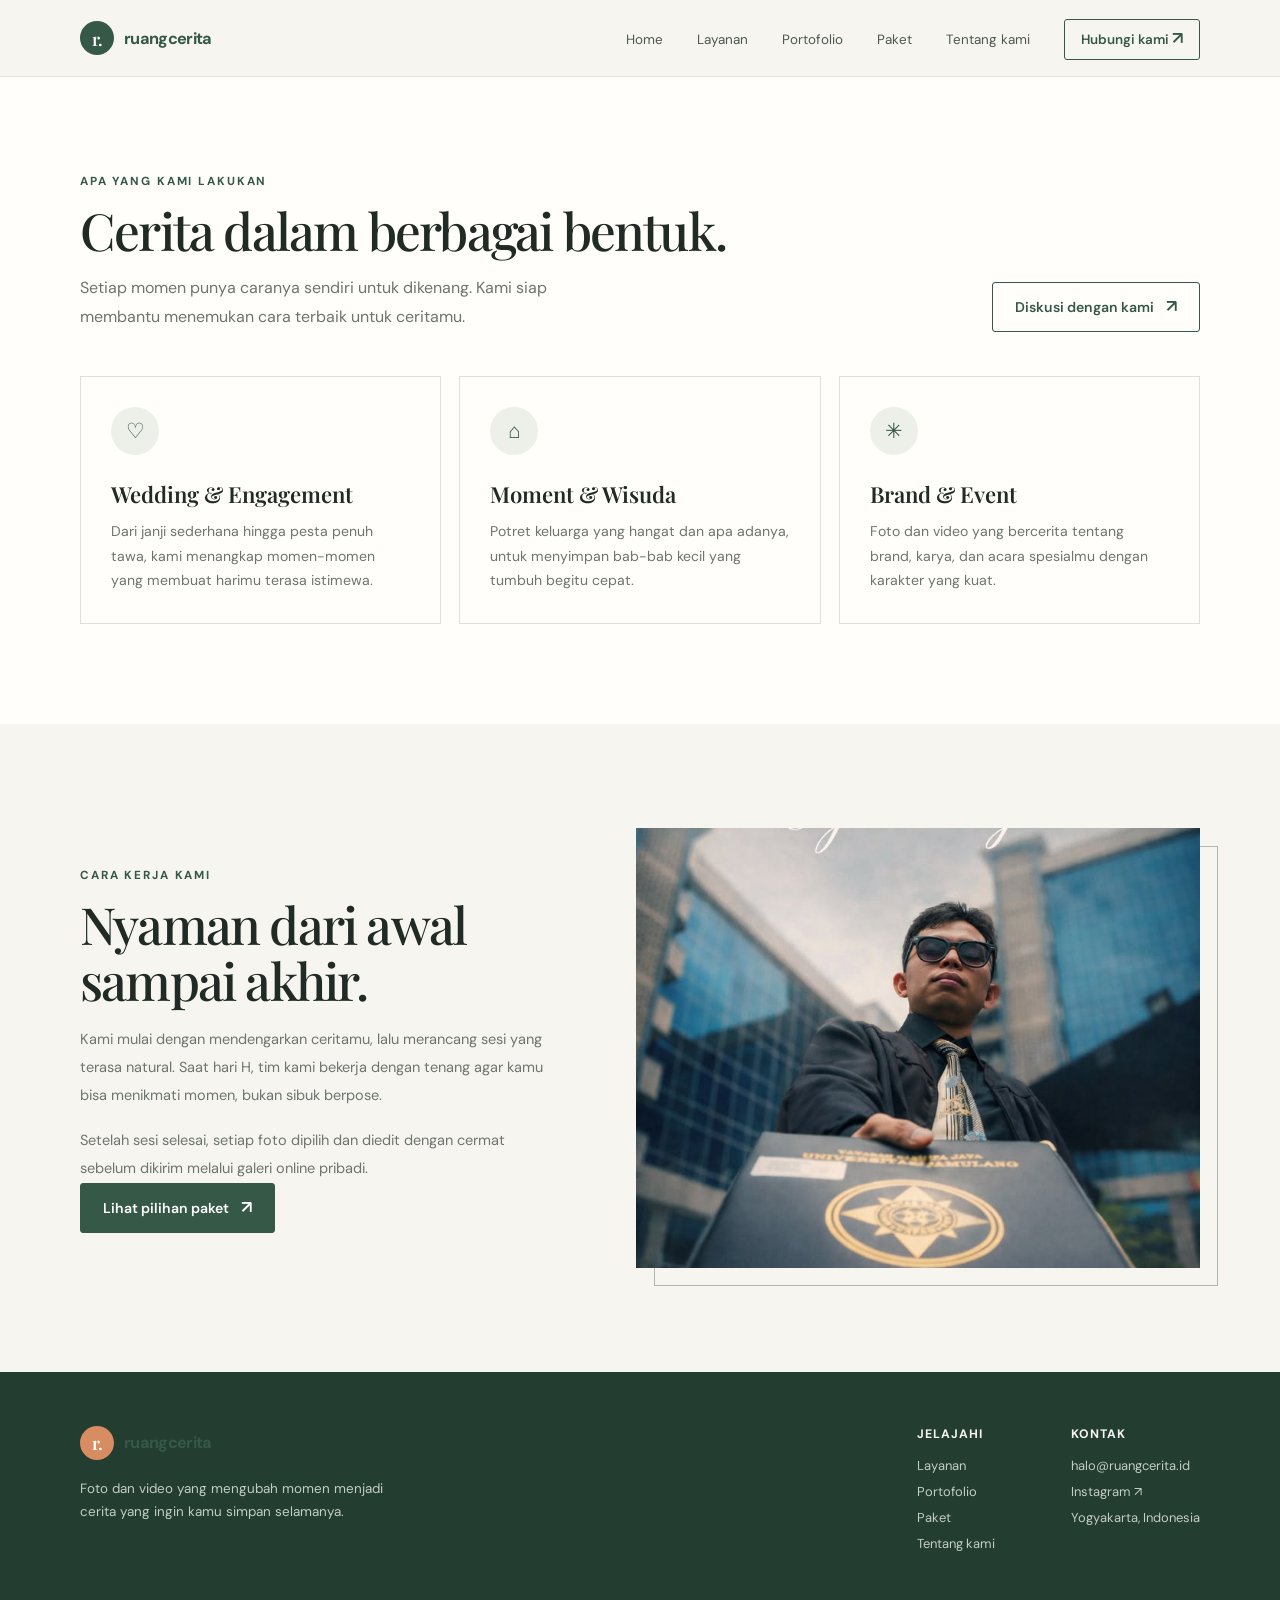
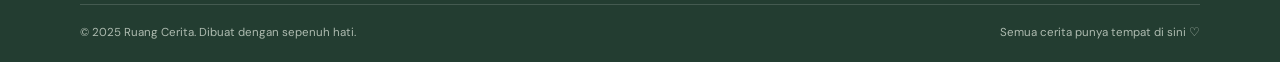
==== layanan.html @ 36e6d7db "unggah perdana" ====
<!DOCTYPE html>
<html lang="id">
<head>
    <!-- Informasi halaman, font, stylesheet, dan JavaScript bersama. -->
    <meta charset="UTF-8">
    <meta name="viewport" content="width=device-width, initial-scale=1.0">
    <meta name="theme-color" content="#f7f5f0">
    <meta name="description" content="Jelajahi layanan fotografi dan videografi Ruang Cerita untuk pernikahan, keluarga, brand, dan acara.">
    <title>Layanan — Ruang Cerita</title>
    <link rel="preconnect" href="https://fonts.googleapis.com">
    <link rel="preconnect" href="https://fonts.gstatic.com" crossorigin>
    <link href="https://fonts.googleapis.com/css2?family=DM+Sans:wght@400;500;600;700&amp;family=Playfair+Display:wght@500;600;700&amp;display=swap" rel="stylesheet">
    <link rel="stylesheet" href="style.css">
    <script src="script.js" defer></script>
</head>
<body>
    <!-- Navbar: navigasi lintas halaman dan tombol menu untuk layar kecil. -->
    <header class="site-header">
        <nav class="container nav-wrap" aria-label="Navigasi utama">
            <a class="brand" href="index.html" aria-label="Ruang Cerita, beranda">
                <span class="brand-mark" aria-hidden="true">r.</span>
                <span>ruang<span>cerita</span></span>
            </a>
            <button
                class="menu-toggle"
                type="button"
                aria-label="Buka menu"
                aria-expanded="false"
                aria-controls="primary-menu"
            >☰</button>
            <ul class="nav-links" id="primary-menu">
                <li><a href="index.html">Home</a></li>
                <li><a href="layanan.html" aria-current="page">Layanan</a></li>
                <li><a href="portofolio.html">Portofolio</a></li>
                <li><a href="paket.html">Paket</a></li>
                <li><a href="tentang.html">Tentang kami</a></li>
                <li>
                    <a class="nav-contact" href="#contact">
                        Hubungi kami <span class="arrow" aria-hidden="true">↗</span>
                    </a>
                </li>
            </ul>
        </nav>
    </header>

    <main>
        <!-- Daftar jasa utama yang ditawarkan oleh tim. -->
        <section class="services">
            <div class="container">
                <div class="section-heading">
                    <div>
                        <span class="eyebrow">Apa yang kami lakukan</span>
                        <h1 class="section-title">Cerita dalam berbagai bentuk.</h1>
                        <p class="section-intro">
                            Setiap momen punya caranya sendiri untuk dikenang.
                            Kami siap membantu menemukan cara terbaik untuk ceritamu.
                        </p>
                    </div>
                    <a class="button button--outline" href="#contact">
                        Diskusi dengan kami <span class="arrow" aria-hidden="true">↗</span>
                    </a>
                </div>
                <div class="services-grid">
                    <article class="service-card">
                        <div class="service-icon" aria-hidden="true">♡</div>
                        <h2>Wedding &amp; Engagement</h2>
                        <p>
                            Dari janji sederhana hingga pesta penuh tawa, kami menangkap
                            momen-momen yang membuat harimu terasa istimewa.
                        </p>
                    </article>
                    <article class="service-card">
                        <div class="service-icon" aria-hidden="true">⌂</div>
                        <h2>Moment &amp; Wisuda</h2>
                        <p>
                            Potret keluarga yang hangat dan apa adanya, untuk menyimpan
                            bab-bab kecil yang tumbuh begitu cepat.
                        </p>
                    </article>
                    <article class="service-card">
                        <div class="service-icon" aria-hidden="true">✳</div>
                        <h2>Brand &amp; Event</h2>
                        <p>
                            Foto dan video yang bercerita tentang brand, karya, dan acara
                            spesialmu dengan karakter yang kuat.
                        </p>
                    </article>
                </div>
            </div>
        </section>

        <!-- Penjelasan singkat tentang alur kerja jasa. -->
        <section class="container about">
            <div class="about-copy">
                <span class="eyebrow">Cara kerja kami</span>
                <h2 class="section-title">Nyaman dari awal sampai akhir.</h2>
                <p>
                    Kami mulai dengan mendengarkan ceritamu, lalu merancang sesi yang
                    terasa natural. Saat hari H, tim kami bekerja dengan tenang agar
                    kamu bisa menikmati momen, bukan sibuk berpose.
                </p>
                <p>
                    Setelah sesi selesai, setiap foto dipilih dan diedit dengan cermat
                    sebelum dikirim melalui galeri online pribadi.
                </p>
                <a class="button" href="paket.html">
                    Lihat pilihan paket <span class="arrow" aria-hidden="true">↗</span>
                </a>
            </div>
            <div class="about-photo">
                <img
                    src="asset/wisuda-gokil.jpeg"
                    alt="Fotografer mengabadikan momen pasangan"
                    loading="lazy"
                >
            </div>
        </section>
    </main>

    <!-- Footer bersama untuk tautan halaman dan informasi kontak. -->
    <footer class="site-footer" id="contact">
        <div class="container">
            <div class="footer-main">
                <div class="footer-brand">
                    <a class="brand" href="index.html">
                        <span class="brand-mark" aria-hidden="true">r.</span>
                        <span>ruang<span>cerita</span></span>
                    </a>
                    <p>
                        Foto dan video yang mengubah momen menjadi cerita yang ingin
                        kamu simpan selamanya.
                    </p>
                </div>
                <div class="footer-right">
                    <div class="footer-col">
                        <h2>Jelajahi</h2>
                        <a href="layanan.html">Layanan</a>
                        <a href="portofolio.html">Portofolio</a>
                        <a href="paket.html">Paket</a>
                        <a href="tentang.html">Tentang kami</a>
                    </div>
                    <div class="footer-col">
                        <h2>Kontak</h2>
                        <a href="mailto:halo@ruangcerita.id">halo@ruangcerita.id</a>
                        <a href="https://instagram.com/" target="_blank" rel="noreferrer">Instagram ↗</a>
                        <p>Yogyakarta, Indonesia</p>
                    </div>
                </div>
            </div>
            <div class="footer-bottom">
                <span>© 2025 Ruang Cerita. Dibuat dengan sepenuh hati.</span>
                <span>Semua cerita punya tempat di sini ♡</span>
            </div>
        </div>
    </footer>
</body>
</html>
---- style.css ----
/* Variabel warna dan font yang digunakan di seluruh halaman. */
:root {
    --paper: #f7f5f0;
    --ink: #202b25;
    --muted: #6d756e;
    --green: #355847;
    --green-dark: #233d31;
    --orange: #d78c62;
    --line: #dedfd8;
    --white: #fffefa;
    --serif: "Playfair Display", Georgia, serif;
    --sans: "DM Sans", sans-serif;
}

/* Aturan dasar dan elemen yang digunakan bersama. */
* {
    box-sizing: border-box;
}

html {
    scroll-behavior: smooth;
    scroll-padding-top: 88px;
}

body {
    margin: 0;
    background: var(--paper);
    color: var(--ink);
    font-family: var(--sans);
}

a {
    color: inherit;
    text-decoration: none;
}

img {
    display: block;
    width: 100%;
}

.container {
    width: min(1120px, calc(100% - 48px));
    margin-inline: auto;
}

.eyebrow {
    color: var(--green);
    font-size: .73rem;
    font-weight: 700;
    letter-spacing: .16em;
    text-transform: uppercase;
}

.section-title {
    margin: 12px 0 0;
    font: 500 clamp(2.2rem, 4vw, 3.45rem)/1.1 var(--serif);
    letter-spacing: -.035em;
}

.section-intro {
    max-width: 500px;
    margin: 16px 0 0;
    color: var(--muted);
    line-height: 1.8;
}

/* Tombol utama dan tombol dengan latar transparan. */
.button {
    display: inline-flex;
    min-height: 50px;
    align-items: center;
    justify-content: center;
    gap: 12px;
    padding: 0 22px;
    border: 1px solid var(--green);
    border-radius: 3px;
    background: var(--green);
    color: white;
    font-size: .88rem;
    font-weight: 600;
    transition: background .2s, color .2s, transform .2s;
}

.button:hover {
    transform: translateY(-2px);
    background: var(--green-dark);
}

.button--outline {
    background: transparent;
    color: var(--green);
}

.button--outline:hover {
    background: var(--green);
    color: white;
}

.arrow {
    font-size: 1.1rem;
    line-height: 1;
}

/* Navbar: logo, tautan halaman, tombol kontak, dan menu mobile. */
.site-header {
    position: sticky;
    z-index: 10;
    top: 0;
    border-bottom: 1px solid rgba(32, 43, 37, .08);
    background: rgba(247, 245, 240, .94);
    backdrop-filter: blur(12px);
}

.nav-wrap {
    display: flex;
    min-height: 76px;
    align-items: center;
    justify-content: space-between;
}

.brand {
    display: inline-flex;
    align-items: center;
    gap: 10px;
    font-size: 1.02rem;
    font-weight: 700;
    letter-spacing: -.04em;
}

.brand-mark {
    display: grid;
    width: 34px;
    height: 34px;
    place-items: center;
    border-radius: 50%;
    background: var(--green);
    color: white;
    font: 600 1.1rem var(--serif);
}

.brand span:last-child {
    color: var(--green);
}

.nav-links {
    display: flex;
    align-items: center;
    gap: 34px;
    margin: 0;
    padding: 0;
    list-style: none;
}

.nav-links a {
    color: #4d5850;
    font-size: .84rem;
    transition: color .2s;
}

.nav-links a:hover {
    color: var(--orange);
}

.nav-contact {
    padding: 11px 16px;
    border: 1px solid var(--green);
    border-radius: 3px;
    color: var(--green) !important;
    font-weight: 600;
}

.menu-toggle {
    display: none;
    width: 42px;
    height: 42px;
    border: 1px solid var(--line);
    border-radius: 3px;
    background: transparent;
    color: var(--ink);
    font-size: 1.3rem;
    cursor: pointer;
}

/* Hero homepage: teks pengenalan, tombol, dan foto utama. */
.hero {
    display: grid;
    min-height: 630px;
    grid-template-columns: 1fr 1fr;
    align-items: center;
    gap: 55px;
    padding-block: 64px 78px;
}

.hero-copy {
    padding: 20px 0;
}

.hero h1 {
    max-width: 550px;
    margin: 18px 0 20px;
    font: 500 clamp(3.2rem, 6vw, 5.3rem)/1.04 var(--serif);
    letter-spacing: -.055em;
}

.hero h1 em {
    color: var(--green);
    font-weight: 500;
}

.hero-copy > p {
    max-width: 460px;
    margin: 0;
    color: var(--muted);
    font-size: 1rem;
    line-height: 1.85;
}

.hero-actions {
    display: flex;
    flex-wrap: wrap;
    gap: 12px;
    margin-top: 30px;
}

.hero-note {
    display: flex;
    align-items: center;
    gap: 12px;
    margin-top: 43px;
    color: var(--muted);
    font-size: .78rem;
}

.avatar-stack {
    display: flex;
    padding-left: 5px;
}

.avatar-stack span {
    display: grid;
    width: 29px;
    height: 29px;
    margin-left: -5px;
    place-items: center;
    border: 2px solid var(--paper);
    border-radius: 50%;
    background: #d8b49a;
    color: #344539;
    font-size: .56rem;
    font-weight: 700;
}

.avatar-stack span:nth-child(2) {
    background: #c1cdb8;
}

.avatar-stack span:nth-child(3) {
    background: #e6c6a9;
}

.avatar-stack span:nth-child(4) {
    background: #9eaf99;
}

.hero-note strong {
    color: var(--ink);
}

.hero-visual {
    position: relative;
    min-height: 490px;
}

.hero-image {
    position: absolute;
    inset: 0 28px 28px;
    overflow: hidden;
    border-radius: 180px 180px 3px 3px;
    background: #c9c4b8;
}

.hero-image img {
    height: 100%;
    object-fit: cover;
    object-position: center;
}

.hero-stamp {
    position: absolute;
    right: 0;
    bottom: 0;
    display: grid;
    width: 130px;
    height: 130px;
    place-content: center;
    border: 7px solid var(--paper);
    border-radius: 50%;
    background: var(--orange);
    color: white;
    text-align: center;
    transform: rotate(8deg);
}

.hero-stamp span {
    font-size: .62rem;
    letter-spacing: .12em;
    text-transform: uppercase;
}

.hero-stamp strong {
    margin-top: 4px;
    font: 600 1.75rem var(--serif);
}

.hero-caption {
    position: absolute;
    bottom: 44px;
    left: 0;
    padding: 13px 18px;
    background: var(--white);
    box-shadow: 0 8px 24px #202b2512;
}

.hero-caption strong {
    display: block;
    font: 500 1rem var(--serif);
}

.hero-caption span {
    color: var(--muted);
    font-size: .7rem;
}

/* Bagian pengenalan layanan dan kartu-kartu jasa. */
.services {
    padding: 92px 0 100px;
    background: var(--white);
}

.section-heading {
    display: flex;
    align-items: end;
    justify-content: space-between;
    gap: 30px;
}

.services-grid {
    display: grid;
    grid-template-columns: repeat(3, 1fr);
    gap: 18px;
    margin-top: 44px;
}

.service-card {
    min-height: 245px;
    padding: 30px;
    border: 1px solid var(--line);
    transition: transform .2s, border-color .2s;
}

.service-card:hover {
    transform: translateY(-4px);
    border-color: #9caf9f;
}

.service-icon {
    display: grid;
    width: 48px;
    height: 48px;
    place-items: center;
    border-radius: 50%;
    background: #edf0e9;
    color: var(--green);
    font-size: 1.3rem;
}

.service-card h2,
.service-card h3 {
    margin: 24px 0 10px;
    font: 600 1.38rem var(--serif);
}

.service-card p {
    margin: 0;
    color: var(--muted);
    font-size: .88rem;
    line-height: 1.75;
}

/* Carousel portofolio yang berada tepat di bawah navbar. */
.portfolio-carousel {
    position: relative;
    height: clamp(320px, 48vw, 570px);
    overflow: hidden;
    background: var(--green-dark);
}

.carousel-track,
.carousel-slide {
    position: absolute;
    inset: 0;
}

.carousel-slide {
    visibility: hidden;
    opacity: 0;
    transition: opacity .7s ease, visibility .7s ease;
}

.carousel-slide.is-active {
    visibility: visible;
    opacity: 1;
}

.carousel-slide::after {
    position: absolute;
    inset: 0;
    background:
        linear-gradient(90deg, rgba(20, 33, 26, .68), rgba(20, 33, 26, .12) 75%),
        linear-gradient(0deg, rgba(20, 33, 26, .3), transparent 50%);
    content: "";
}

.carousel-slide img {
    height: 100%;
    object-fit: cover;
    object-position: center 45%;
}

.carousel-caption {
    position: absolute;
    z-index: 1;
    top: 50%;
    left: max(8%, calc((100% - 1120px) / 2));
    width: min(520px, 70%);
    color: white;
    transform: translateY(-50%);
}

.carousel-caption .eyebrow {
    color: #f0c5a5;
}

.carousel-caption h1,
.carousel-caption h2 {
    margin: 12px 0 8px;
    font: 500 clamp(2.4rem, 5vw, 4.5rem)/1.08 var(--serif);
    letter-spacing: -.035em;
}

.carousel-caption p {
    margin: 0;
    color: rgba(255, 255, 255, .82);
    font-size: .9rem;
}

.carousel-control {
    position: absolute;
    z-index: 2;
    top: 50%;
    display: grid;
    width: 46px;
    height: 46px;
    place-items: center;
    border: 1px solid rgba(255, 255, 255, .65);
    border-radius: 50%;
    background: rgba(32, 43, 37, .22);
    color: white;
    font-size: 2rem;
    line-height: 1;
    cursor: pointer;
    transform: translateY(-50%);
    transition: background .2s;
}

.carousel-control:hover {
    background: rgba(32, 43, 37, .7);
}

.carousel-control--prev {
    left: 24px;
}

.carousel-control--next {
    right: 24px;
}

.carousel-dots {
    position: absolute;
    z-index: 2;
    right: 0;
    bottom: 24px;
    left: 0;
    display: flex;
    justify-content: center;
    gap: 9px;
}

.carousel-dot {
    width: 9px;
    height: 9px;
    padding: 0;
    border: 1px solid white;
    border-radius: 50%;
    background: transparent;
    cursor: pointer;
}

.carousel-dot[aria-current="true"] {
    background: white;
}

/* Galeri foto portofolio di bawah carousel. */
.portfolio {
    padding: 96px 0 105px;
}

.portfolio-top {
    display: flex;
    align-items: end;
    justify-content: space-between;
    gap: 20px;
}

.portfolio-grid {
    display: grid;
    grid-template-columns: 1.12fr .88fr .88fr;
    grid-template-rows: 220px 200px;
    gap: 16px;
    margin-top: 42px;
}

.portfolio-item {
    position: relative;
    overflow: hidden;
    background: #d7d4ca;
}

.portfolio-item:first-child {
    grid-row: span 2;
}

.portfolio-item img {
    height: 100%;
    object-fit: cover;
    transition: transform .5s;
}

.portfolio-item:hover img {
    transform: scale(1.045);
}

.portfolio-label {
    position: absolute;
    right: 12px;
    bottom: 12px;
    left: 12px;
    padding: 12px 14px;
    background: rgba(255, 254, 250, .94);
}

.portfolio-label strong {
    display: block;
    font: 500 1.05rem var(--serif);
}

.portfolio-label span {
    color: var(--muted);
    font-size: .7rem;
}

.portfolio-footer {
    display: flex;
    justify-content: center;
    margin-top: 30px;
}

/* Kartu paket harga dan daftar fitur tiap paket. */
.packages {
    padding: 96px 0 104px;
    background: #e9ede6;
}

.packages-heading {
    text-align: center;
}

.packages-heading .section-intro {
    margin-inline: auto;
}

.package-grid {
    display: grid;
    grid-template-columns: repeat(3, 1fr);
    align-items: stretch;
    gap: 18px;
    margin-top: 44px;
}

.package-card {
    position: relative;
    display: flex;
    flex-direction: column;
    padding: 32px 28px;
    border: 1px solid #d5ddd3;
    background: var(--white);
}

.package-card--featured {
    border: 1px solid var(--green);
    box-shadow: 0 12px 34px #233d3112;
}

.popular {
    position: absolute;
    top: 0;
    right: 0;
    padding: 8px 12px;
    background: var(--green);
    color: white;
    font-size: .65rem;
    font-weight: 700;
    letter-spacing: .08em;
    text-transform: uppercase;
}

.package-name {
    color: var(--green);
    font-size: .74rem;
    font-weight: 700;
    letter-spacing: .14em;
    text-transform: uppercase;
}

.package-card h2,
.package-card h3 {
    margin: 10px 0 8px;
    font: 600 1.7rem var(--serif);
}

.package-price {
    margin: 8px 0 0;
    font: 600 2.25rem var(--serif);
    letter-spacing: -.04em;
}

.package-price small {
    color: var(--muted);
    font: 400 .8rem var(--sans);
    letter-spacing: 0;
}

.package-desc {
    min-height: 45px;
    margin: 10px 0 22px;
    color: var(--muted);
    font-size: .84rem;
    line-height: 1.6;
}

.package-features {
    display: grid;
    gap: 13px;
    margin: 0 0 28px;
    padding: 20px 0 0;
    border-top: 1px solid var(--line);
    list-style: none;
}

.package-features li {
    color: #535e56;
    font-size: .83rem;
}

.package-features li::before {
    margin-right: 10px;
    color: var(--green);
    font-weight: 700;
    content: "✓";
}

.package-card .button {
    width: 100%;
    margin-top: auto;
}

.package-note {
    margin: 25px 0 0;
    color: var(--muted);
    font-size: .76rem;
    text-align: center;
}

/* Tentang tim: foto, deskripsi, dan penanda tangan. */
.about {
    display: grid;
    grid-template-columns: .92fr 1.08fr;
    align-items: center;
    gap: 76px;
    padding-block: 104px;
}

.about-photo {
    position: relative;
    height: 440px;
}

.about-photo img {
    height: 100%;
    object-fit: cover;
}

.about-photo::after {
    position: absolute;
    z-index: -1;
    inset: 18px -18px -18px 18px;
    border: 1px solid #aeb8ac;
    content: "";
}

.about-copy p {
    margin: 18px 0 0;
    color: var(--muted);
    font-size: .91rem;
    line-height: 1.9;
}

.about-signoff {
    display: flex;
    align-items: center;
    gap: 14px;
    margin-top: 27px;
}

.signoff-mark {
    display: grid;
    width: 43px;
    height: 43px;
    place-items: center;
    border-radius: 50%;
    background: var(--green);
    color: white;
    font: 600 1.2rem var(--serif);
}

.about-signoff strong {
    display: block;
    font: 600 1rem var(--serif);
}

.about-signoff span {
    color: var(--muted);
    font-size: .73rem;
}

/* Footer: brand, tautan navigasi, kontak, dan copyright. */
.site-footer {
    padding: 54px 0 22px;
    background: var(--green-dark);
    color: #f8f6ef;
}

.footer-main {
    display: flex;
    justify-content: space-between;
    gap: 40px;
    padding-bottom: 43px;
}

.footer-brand {
    max-width: 320px;
}

.footer-brand .brand-mark {
    background: var(--orange);
}

.footer-brand p {
    margin: 17px 0 0;
    color: #c3cdc4;
    font-size: .84rem;
    line-height: 1.75;
}

.footer-right {
    display: flex;
    gap: 76px;
}

.footer-col h2,
.footer-col h3 {
    margin: 0 0 15px;
    font-size: .77rem;
    letter-spacing: .08em;
    text-transform: uppercase;
}

.footer-col a,
.footer-col p {
    display: block;
    margin: 9px 0;
    color: #c3cdc4;
    font-size: .81rem;
}

.footer-col a:hover {
    color: white;
}

.footer-bottom {
    display: flex;
    justify-content: space-between;
    gap: 20px;
    padding-top: 20px;
    border-top: 1px solid #ffffff26;
    color: #aebbb0;
    font-size: .72rem;
}

/* Penyesuaian tata letak untuk tablet dan layar menengah. */
@media (max-width: 800px) {
    .container {
        width: min(100% - 40px, 620px);
    }

    .menu-toggle {
        display: grid;
        place-items: center;
    }

    .nav-links {
        position: absolute;
        top: 75px;
        right: 0;
        left: 0;
        display: none;
        align-items: stretch;
        gap: 0;
        padding: 10px 20px 20px;
        border-bottom: 1px solid var(--line);
        background: var(--paper);
    }

    .nav-links.is-open {
        display: flex;
        flex-direction: column;
    }

    .nav-links a {
        display: block;
        padding: 13px 6px;
    }

    .nav-contact {
        margin-top: 5px;
        text-align: center;
    }

    .hero {
        min-height: 0;
        grid-template-columns: 1fr;
        gap: 35px;
        padding-block: 55px 70px;
    }

    .hero-copy {
        padding: 0;
    }

    .hero h1 {
        max-width: 620px;
        font-size: clamp(3.1rem, 10vw, 4.7rem);
    }

    .hero-visual {
        min-height: 470px;
    }

    .hero-image {
        inset: 0 35px 22px;
    }

    .hero-stamp {
        right: 3px;
        width: 115px;
        height: 115px;
    }

    .services,
    .portfolio,
    .packages {
        padding-block: 75px;
    }

    .portfolio-carousel {
        height: 420px;
    }

    .carousel-control--prev {
        left: 14px;
    }

    .carousel-control--next {
        right: 14px;
    }

    .services-grid {
        grid-template-columns: 1fr 1fr;
    }

    .portfolio-grid {
        grid-template-columns: 1fr 1fr;
        grid-template-rows: 280px 200px 200px;
    }

    .portfolio-item:first-child {
        grid-row: span 1;
        grid-column: span 2;
    }

    .package-grid {
        grid-template-columns: 1fr;
        max-width: 480px;
        margin-inline: auto;
    }

    .package-desc {
        min-height: auto;
    }

    .about {
        grid-template-columns: 1fr;
        gap: 48px;
        padding-block: 80px;
    }

    .about-photo {
        width: min(100% - 18px, 500px);
        height: 390px;
    }

    .footer-main {
        flex-direction: column;
    }

    .footer-right {
        gap: 60px;
    }
}

/* Penyesuaian untuk ponsel. */
@media (max-width: 520px) {
    .container {
        width: calc(100% - 36px);
    }

    .nav-wrap {
        min-height: 68px;
    }

    .nav-links {
        top: 67px;
    }

    .hero {
        padding-top: 46px;
    }

    .portfolio-carousel {
        height: 360px;
    }

    .carousel-caption {
        left: 9%;
        width: 76%;
    }

    .carousel-caption h1,
    .carousel-caption h2 {
        font-size: 2.4rem;
    }

    .carousel-control {
        width: 38px;
        height: 38px;
        font-size: 1.7rem;
    }

    .hero h1 {
        font-size: 3.25rem;
    }

    .hero-copy > p {
        font-size: .92rem;
    }

    .hero-visual {
        min-height: 370px;
    }

    .hero-image {
        inset: 0 22px 20px;
        border-radius: 140px 140px 3px 3px;
    }

    .hero-stamp {
        width: 98px;
        height: 98px;
        border-width: 5px;
    }

    .hero-stamp strong {
        font-size: 1.4rem;
    }

    .hero-caption {
        bottom: 35px;
    }

    .section-heading,
    .portfolio-top {
        align-items: start;
        flex-direction: column;
    }

    .section-heading .button {
        margin-top: 0;
    }

    .services-grid {
        grid-template-columns: 1fr;
        margin-top: 30px;
    }

    .service-card {
        min-height: auto;
        padding: 25px;
    }

    .portfolio-grid {
        grid-template-rows: 260px 190px 190px;
        gap: 10px;
        margin-top: 30px;
    }

    .portfolio-label {
        right: 7px;
        bottom: 7px;
        left: 7px;
        padding: 9px;
    }

    .portfolio-label strong {
        font-size: .9rem;
    }

    .about-photo {
        height: 320px;
    }

    .footer-right {
        gap: 30px;
    }

    .footer-bottom {
        flex-direction: column;
    }
}

/* Hormati pengaturan pengguna yang mengurangi animasi. */
@media (prefers-reduced-motion: reduce) {
    *,
    *::before,
    *::after {
        scroll-behavior: auto !important;
        transition-duration: .01ms !important;
    }
}
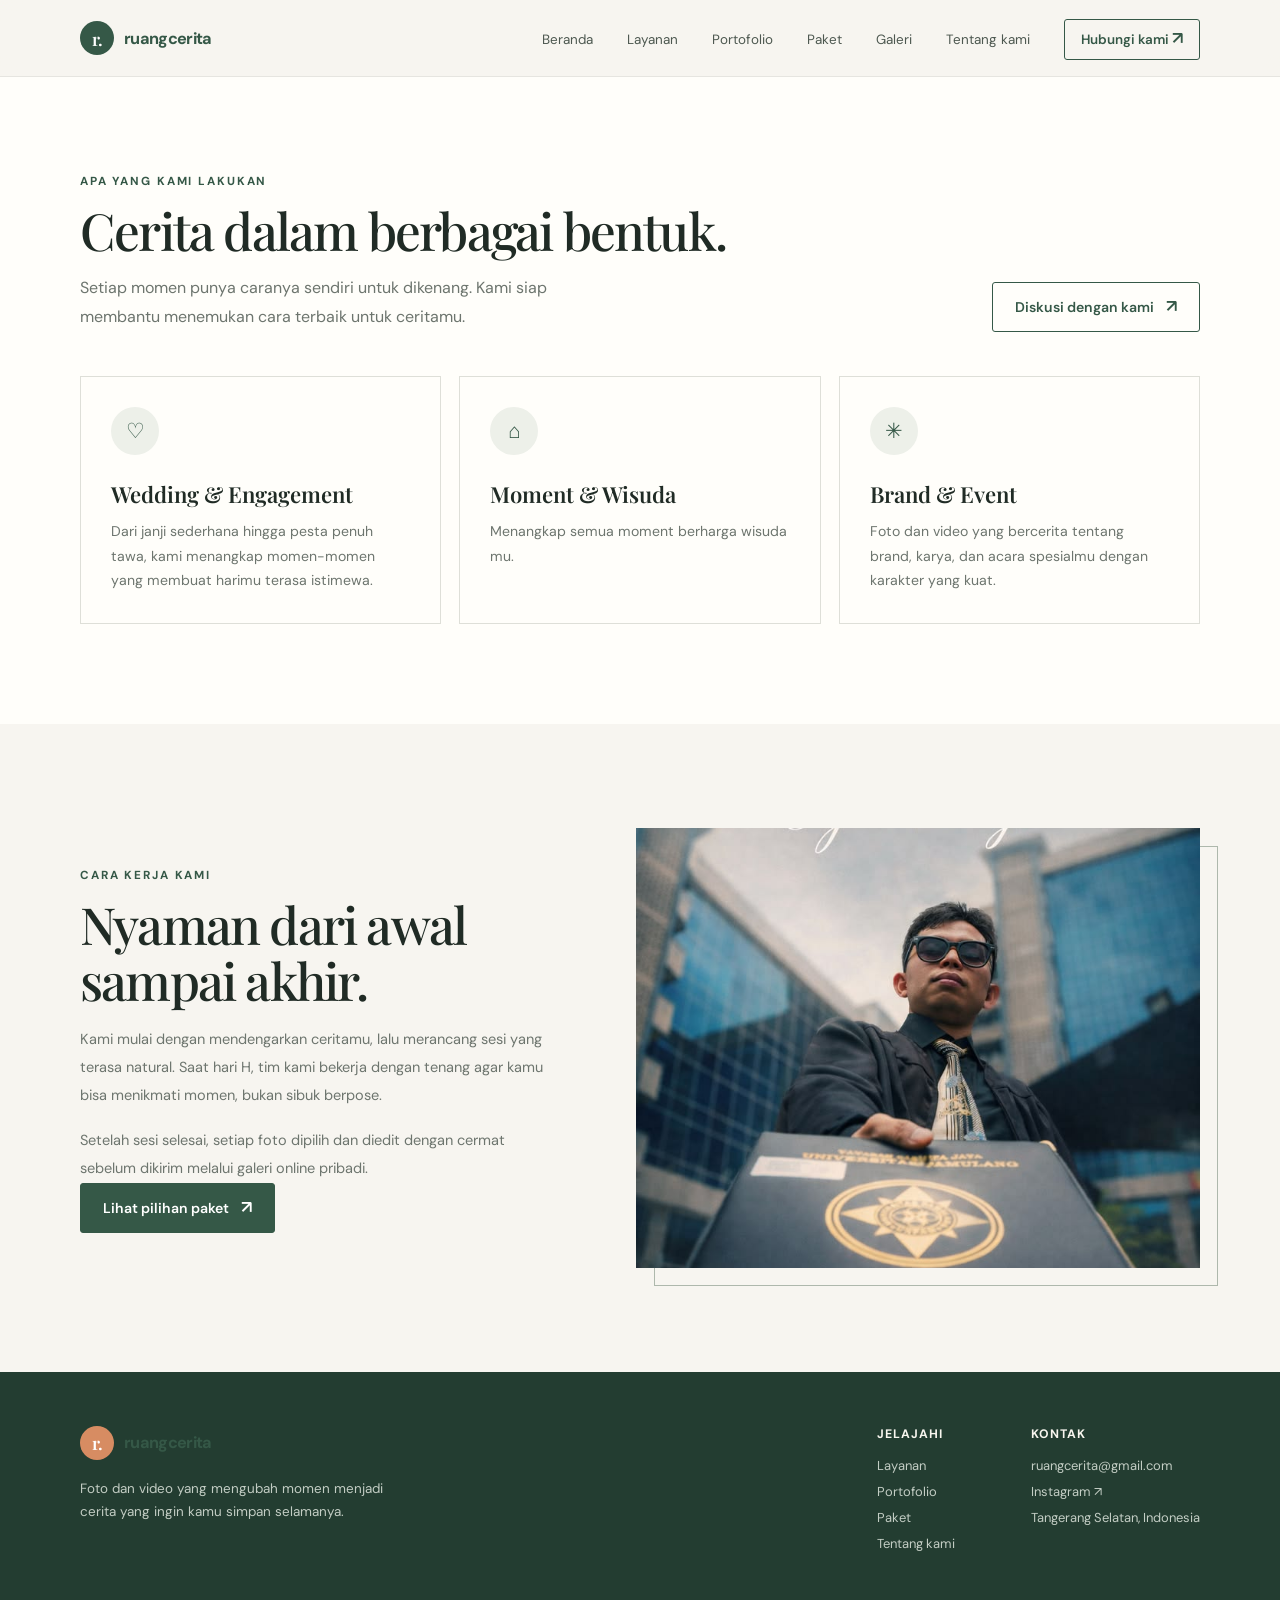
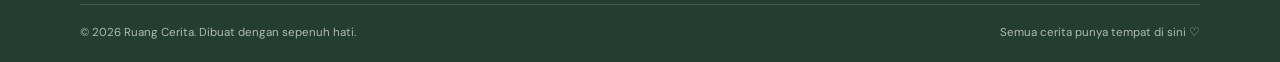
==== commit df573abf: "tambah page galeri dan ubah konsep jadi wisuda" ====
--- a/layanan.html
+++ b/layanan.html
@@ -29,10 +29,11 @@
                 aria-controls="primary-menu"
             >☰</button>
             <ul class="nav-links" id="primary-menu">
-                <li><a href="index.html">Home</a></li>
-                <li><a href="layanan.html" aria-current="page">Layanan</a></li>
+                <li><a href="index.html" aria-current="page">Beranda</a></li>
+                <li><a href="layanan.html">Layanan</a></li>
                 <li><a href="portofolio.html">Portofolio</a></li>
                 <li><a href="paket.html">Paket</a></li>
+                <li><a href="galeri.html">Galeri</a></li>
                 <li><a href="tentang.html">Tentang kami</a></li>
                 <li>
                     <a class="nav-contact" href="#contact">
@@ -73,8 +74,7 @@
                         <div class="service-icon" aria-hidden="true">⌂</div>
                         <h2>Moment &amp; Wisuda</h2>
                         <p>
-                            Potret keluarga yang hangat dan apa adanya, untuk menyimpan
-                            bab-bab kecil yang tumbuh begitu cepat.
+                            Menangkap semua moment berharga wisuda mu.
                         </p>
                     </article>
                     <article class="service-card">
@@ -117,7 +117,7 @@
         </section>
     </main>
 
-    <!-- Footer bersama untuk tautan halaman dan informasi kontak. -->
+    <!-- Footer: tautan ke halaman lain dan informasi kontak. -->
     <footer class="site-footer" id="contact">
         <div class="container">
             <div class="footer-main">
@@ -141,14 +141,14 @@
                     </div>
                     <div class="footer-col">
                         <h2>Kontak</h2>
-                        <a href="mailto:halo@ruangcerita.id">halo@ruangcerita.id</a>
+                        <a href="mailto:ruangcerita@gmail.com">ruangcerita@gmail.com</a>
                         <a href="https://instagram.com/" target="_blank" rel="noreferrer">Instagram ↗</a>
-                        <p>Yogyakarta, Indonesia</p>
+                        <p>Tangerang Selatan, Indonesia</p>
                     </div>
                 </div>
             </div>
             <div class="footer-bottom">
-                <span>© 2025 Ruang Cerita. Dibuat dengan sepenuh hati.</span>
+                <span>© 2026 Ruang Cerita. Dibuat dengan sepenuh hati.</span>
                 <span>Semua cerita punya tempat di sini ♡</span>
             </div>
         </div>
--- a/style.css
+++ b/style.css
@@ -208,7 +208,7 @@
     font-weight: 500;
 }
 
-.hero-copy > p {
+.hero-copy>p {
     max-width: 460px;
     margin: 0;
     color: var(--muted);
@@ -991,7 +991,7 @@
         font-size: 3.25rem;
     }
 
-    .hero-copy > p {
+    .hero-copy>p {
         font-size: .92rem;
     }
 
@@ -1070,6 +1070,7 @@
 
 /* Hormati pengaturan pengguna yang mengurangi animasi. */
 @media (prefers-reduced-motion: reduce) {
+
     *,
     *::before,
     *::after {
@@ -1077,3 +1078,179 @@
         transition-duration: .01ms !important;
     }
 }
+
+/* ==========================================================================
+Halaman Galeri Klien (Client Gate & Client Gallery)
+   ========================================================================== */
+
+/* --------------------------------------------------------------------------
+1. Client Gate / Password Protection Card
+   -------------------------------------------------------------------------- */
+.gate {
+    min-height: 60vh;
+    display: grid;
+    place-items: center;
+    padding: 72px 0;
+}
+
+.gate-card {
+    width: 100%;
+    max-width: 420px;
+    background: #ffffff;
+    border: 1px solid #e3ded3;
+    border-radius: 20px;
+    padding: 36px 32px;
+}
+
+.gate-card h1 {
+    margin: 0 0 8px;
+    font-family: "Playfair Display", serif;
+    font-size: 32px;
+    font-weight: 600;
+}
+
+.gate-card p {
+    margin: 0 0 24px;
+    color: #6b655b;
+}
+
+.gate-card button[type="submit"] {
+    width: 100%;
+    min-height: 48px;
+    padding: 0 28px;
+    border: 0;
+    border-radius: 999px;
+    background: #1f1b16;
+    color: #f7f5f0;
+    font: inherit;
+    font-weight: 600;
+    cursor: pointer;
+}
+
+/* --------------------------------------------------------------------------
+2. Form Field & Feedback Messages
+   -------------------------------------------------------------------------- */
+.field {
+    display: grid;
+    gap: 6px;
+    margin-bottom: 16px;
+}
+
+.field label {
+    font-size: 14px;
+    font-weight: 600;
+}
+
+.field input {
+    min-height: 48px;
+    padding: 0 16px;
+    border: 1px solid #cfc9bc;
+    border-radius: 12px;
+    background: #ffffff;
+    font: inherit;
+}
+
+.field input:focus {
+    outline: 2px solid #1f1b16;
+    outline-offset: 1px;
+}
+
+.err {
+    min-height: 22px;
+    margin: 12px 0 0 !important;
+    color: #a3321f !important;
+    font-size: 14px;
+}
+
+/* --------------------------------------------------------------------------
+3. Client Gallery Layout & Grid
+   -------------------------------------------------------------------------- */
+.klien-bar {
+    display: flex;
+    justify-content: space-between;
+    align-items: flex-end;
+    gap: 16px;
+    flex-wrap: wrap;
+    padding: 56px 0 32px;
+}
+
+.klien-bar h1 {
+    margin: 6px 0 4px;
+}
+
+.klien-bar button {
+    min-height: 48px;
+    padding: 0 28px;
+    border: 1px solid #1f1b16;
+    border-radius: 999px;
+    background: transparent;
+    color: #1f1b16;
+    font: inherit;
+    font-weight: 600;
+    cursor: pointer;
+}
+
+.klien-grid {
+    display: grid;
+    grid-template-columns: repeat(3, 1fr);
+    gap: 16px;
+    padding-bottom: 72px;
+}
+
+.klien-item {
+    position: relative;
+    margin: 0;
+    border-radius: 14px;
+    overflow: hidden;
+    background: #e9e5db;
+}
+
+.klien-item img {
+    display: block;
+    width: 100%;
+    aspect-ratio: 4 / 5;
+    object-fit: cover;
+}
+
+.klien-dl {
+    position: absolute;
+    right: 12px;
+    bottom: 12px;
+    padding: 8px 14px;
+    border-radius: 999px;
+    background: #f7f5f0;
+    color: #1f1b16;
+    font-size: 13px;
+    font-weight: 600;
+    text-decoration: none;
+}
+
+.hasil {
+    padding: 16px;
+    border: 1px solid #e3ded3;
+    border-radius: 12px;
+    background: #ffffff;
+    font-family: monospace;
+    font-size: 13px;
+    white-space: pre-wrap;
+    word-break: break-all;
+}
+
+/* --------------------------------------------------------------------------
+4. Responsive Breakpoints
+   -------------------------------------------------------------------------- */
+@media (max-width: 900px) {
+    .klien-grid {
+        grid-template-columns: repeat(2, 1fr);
+    }
+}
+
+@media (max-width: 520px) {
+    .klien-grid {
+        grid-template-columns: 1fr;
+    }
+
+    .gate-card {
+        padding: 28px 22px;
+    }
+}
